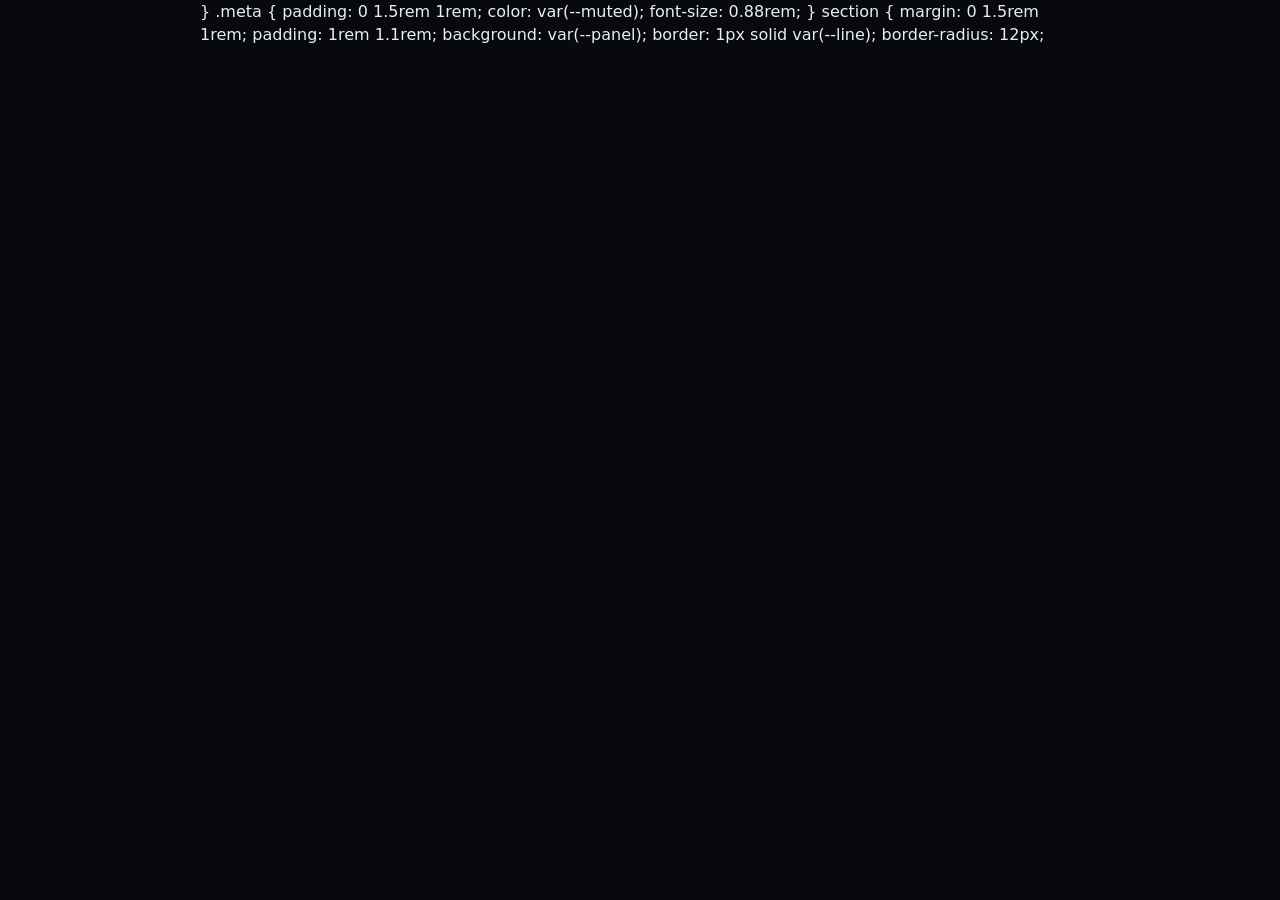
==== pitch/seed-one-pager.html @ d1ef0f3b "Add brand assets and seed one-pager for Eryka pitch pack" ====
<!DOCTYPE html>
<html lang="en">
  <head>
      <meta charset="utf-8" />
      <meta name="viewport" content="width=device-width, initial-scale=1" />
      <title>Atomic Gaming League — Seed One-Pager</title>
    <style>
          :root {
                  --bg: #07090f;
                  --panel: #0e121c;
                  --text: #e8edf7;
                  --muted: #9aa6bf;
                  --line: rgba(140, 170, 255, 0.18);
                  --accent: #7aa2ff;
                  --warm: #ff7a59;
          }
          * { box-sizing: border-box; }
          body {
                  margin: 0;
                  font-family: "Segoe UI", system-ui, sans-serif;
                  background: var(--bg);
                  color: var(--text);
                  line-height: 1.45;
          }
          .page {
                  max-width: 880px;
                  margin: 0 auto;
                  padding: 0 0 2.5rem;
          }
          .banner {
                  width: 100%;
                  max-height: 220px;
                  object-fit: cover;
                  display: block;
                  border-bottom: 1px solid var(--line);
          }
          .header {
                  display: flex;
                  gap: 1rem;
                  align-items: center;
                  padding: 1.25rem 1.5rem 0.5rem;
          }
          .icon {
                  width: 64px;
                  height: 64px;
                  border-radius: 12px;
                  object-fit: cover;
                  border: 1px solid var(--line);
          }
          h1 {
                  margin: 0;
                  font-size: 1.55rem;
                  letter-spacing: -0.02em;
          }
          .tag {
                  margin: 0.25rem 0 0;
                  color: var(--muted);
                  font-size: 0.92rem;    }
          h2 {
                  margin: 0 0 0.55rem;
                  font-size: 0.95rem;
                  letter-spacing: 0.04em;
                  text-transform: uppercase;
                  color: var(--accent);
          }
          p, li { margin: 0 0 0.55rem; font-size: 0.95rem; }
          ul { margin: 0; padding-left: 1.1rem; }
          .grid {
                  display: grid;
                  grid-template-columns: 1fr 1fr;
                  gap: 1rem;
                  margin: 0 1.5rem 1rem;
          }
          .foot {
                  margin: 1rem 1.5rem 0;
                  color: var(--muted);
                  font-size: 0.8rem;
          }
          .ask {
                  border-color: rgba(255, 122, 89, 0.35);
          }
          @media print {
                  body { background: #fff; color: #111; }
                  section, .header, .met    <img class="banner" src="../assets/aglesports-banner.jpg" alt="Atomic Gaming League banner" />
                <div class="header">
                  <img class="icon" src="../assets/agl-icon.jpg" alt="AGL icon" />
                  <div>
                    <h1>Atomic Gaming League (AGL)</h1>
                    <p class="tag">Seed one-pager · Decentralized community-based esports</p>
                  </div>
                </div>
                <p class="meta">Founder: George McHugh · Dark Matter LLC (New Mexico) · Working name — marks pending · Conversations / LOIs by <strong>9/28</strong></p>
            
                <section>
                  <h2>What we’re building</h2>
                  <p>AGL starts online: a WARDOGS community server + house-rules cups, grown in public. WARDOGS is the center of gravity — a cult following with room to scale if Bulkhead keeps patching. Community servers handle balance the way big-studio live ops often don’t.</p>
                </section>
            
                <div class="grid">
                  <section>
                    <h2>Why WARDOGS</h2>
                    <p>Unique, sticky, community-owned competitive culture. The secret sauce. If Bulkhead continues to patch, community servers handle balance naturally.</p>
                  </section>    <div class="grid">
                  <section>
                    <h2>What’s live today</h2>
                    <ul>
                      <li>Waitlist: atomicgamingleague.com / aglesports.com</li>
                      <li>Discord + @AGL__Esports</li>
                      <li>Inbound mail: hello@aglesports.com → Proton</li>
                      <li>GitHub: georgemchugh/atomic-gaming-league</li>
                    </ul>
                  </section>
                  <section>
                    <h2>Pending</h2>
                    <ul>
                      <li>Bulkhead / xREALM IT for the community box</li>
                      <li>Outbound email (SPF/DKIM)</li>
                      <li>VoIP ports</li>
                    </ul>
                  </section>
                </div>    <section>
                  <h2>Team (ops note)</h2>
                  <p>Founder: George McHugh. First hires on funding: Simon &amp; Jared. Comp plan: $3.5k → $5k after 30 days on delivery — ops plan, not a dilution event. Intent: retain equity.</p>
                </section>

                <section>
                  <h2>3–5 year slate (appendix energy)</h2>
                  <p>CS2 and Dota 2 live in the longer business plan — not day-one clutter. AGL stays dynamic with the market.</p>
                </section>

                <p class="foot">
                  Honest line: Not affiliated with Bulkhead or Team17. Not an official WARDOGS league. Community server is contingent on Bulkhead/xREALM repair; Discord, site, and X are live now.<br />
                  Contact: hello@aglesports.com · atomicgamingleague.com<br />
                  Banned claims: official WARDOGS league · first/only · funded purses as fact · festival dates/tickets · “Atomic Gaming” alone · QONZER · published Lean $ prices as live offers
                </p>
              </article>
            </body>
            </html>

                <section>
                  <h2>How we grow lean (~half the pitch)</h2>
                  <p>Drive traffic to the live domains at near-zero upfront cost. Merch with $0 inventory risk. Kickstarter / public raises only with partners — grassroots first. Prize-pool economics are a growth engine and a fundraising story: Year-1 <strong>$2.5M use-of-proceeds target</strong> (not escrowed, not promised). Lean combined ambitions are labeled <strong>targets only</strong>.</p>
                </section>

                <section class="ask">
                  <h2>The ask (seed)</h2>
                  <p>Capital + conviction to stand up the WARDOGS community operation, automate/scale the server stack, and fund the path to atomicLIVE! while keeping the company founder-controlled. Conversations / LOIs needed by <strong>9/28</strong>.</p>
                </section>

            
                  <section>
                    <h2>Why StarCraft II</h2>
                    <p>Focused adjacent play — the title lost its only real purse; the following is high-income and still shows up. A last hurrah, not a second flagship.</p>
                  </section>
                </div>
            
                <section>
                  <h2>atomicLIVE!</h2>
                  <p>Las Vegas festival / harvest event — exact spelling <strong>atomicLIVE!</strong>. Target window <strong>24–36 months</strong>, contingent on WARDOGS health and community growth. First-weekend slate planning: WARDOGS + StarCraft II + BYOC. Not tickets, not a date, not a venue lock in this pack.</p>
                </section>
            
            a, .foot { break-inside: avoid; }
                  .banner { max-height: 160px; }
                  section { background: #f7f8fb; border-color: #ddd; }
                  h2 { color: #234; }
                  .tag, .meta, .foot, p, li { color: #222; }
          }
          @media (max-width: 700px) {
                  .grid { grid-template-columns: 1fr; }
          }
        </style>
  </head>
  <body>
      <article class="page">
        
  </body>
          }
          .meta {
                  padding: 0 1.5rem 1rem;
                  color: var(--muted);
                  font-size: 0.88rem;
          }
          section {
                  margin: 0 1.5rem 1rem;
                  padding: 1rem 1.1rem;
                  background: var(--panel);
                  border: 1px solid var(--line);
                  border-radius: 12px;
            
    </style></title>
  </head>
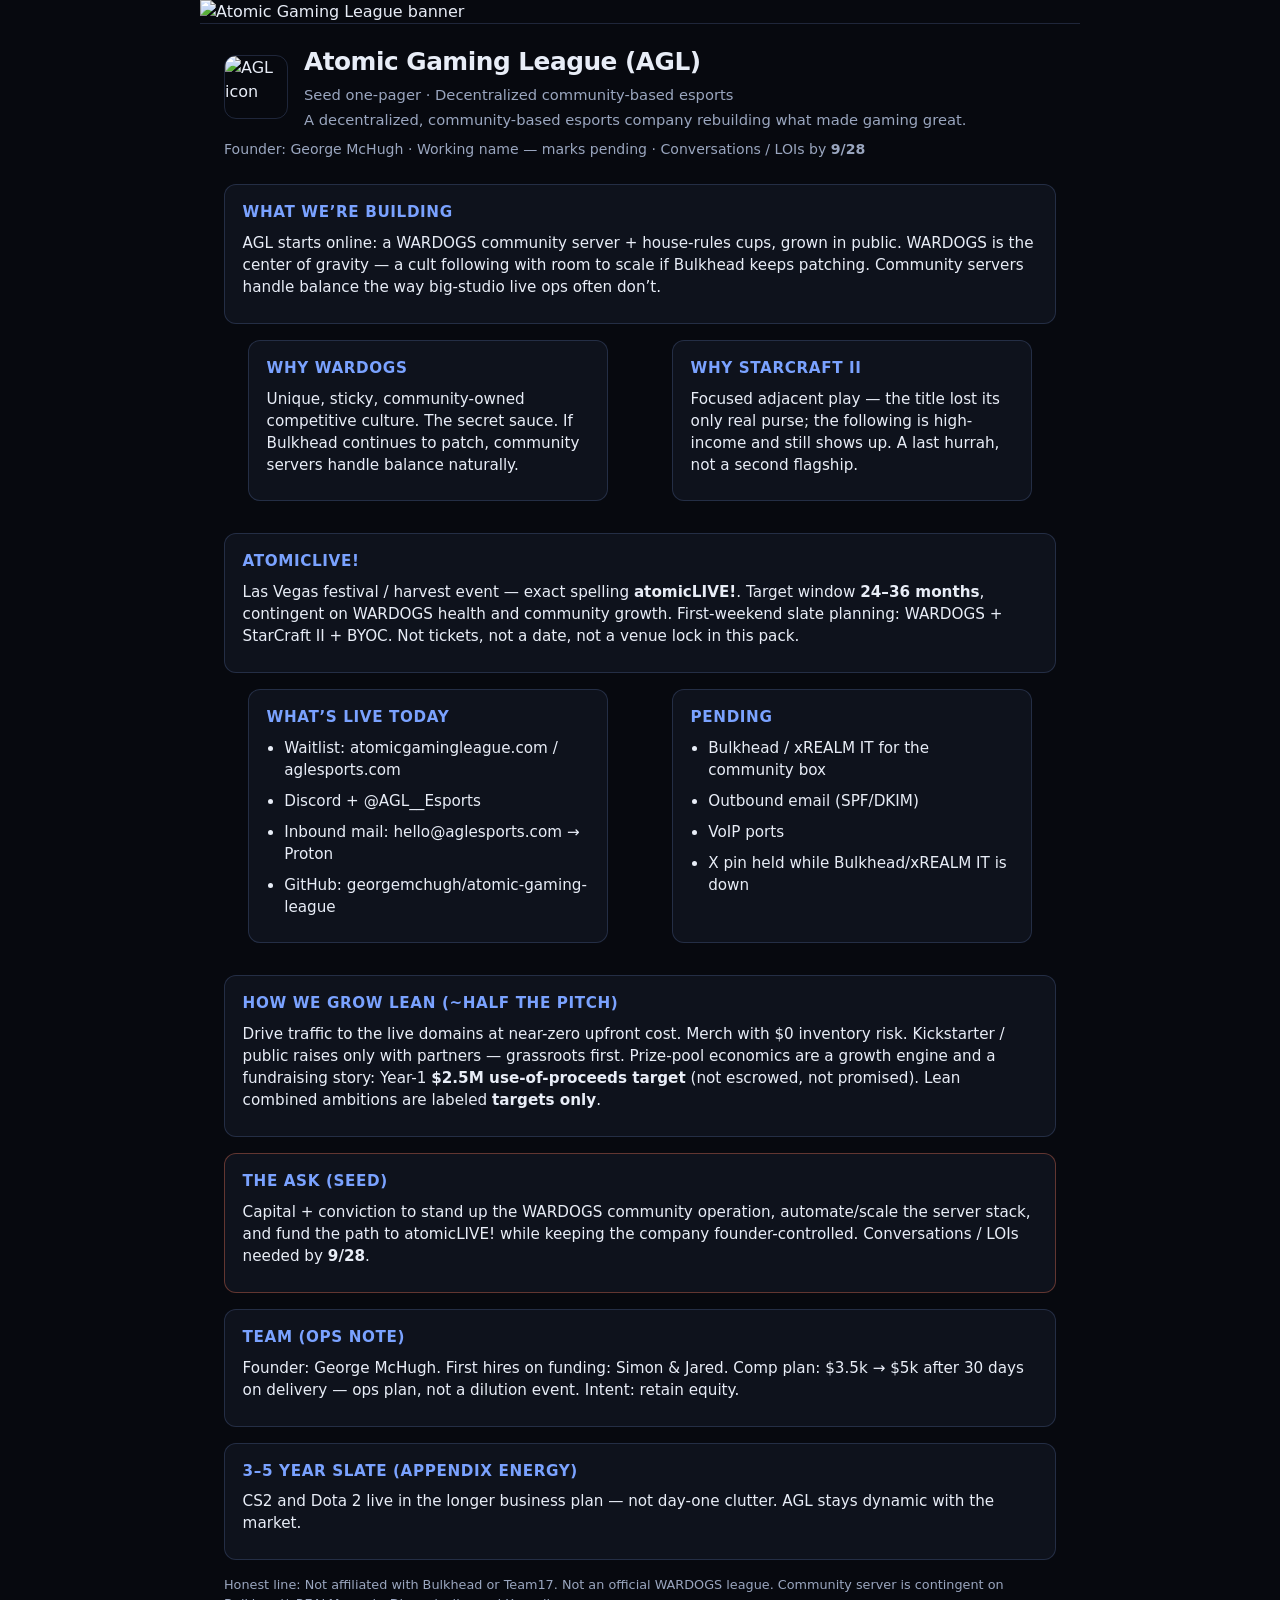
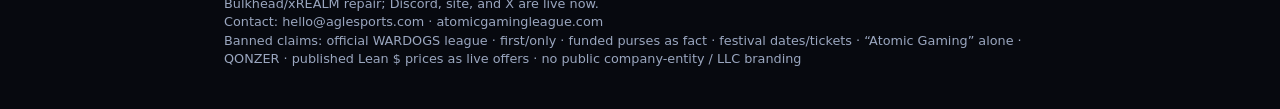
==== commit ddd2c28f: "Pitch Copy nits + strip public LLC" ====
--- a/pitch/seed-one-pager.html
+++ b/pitch/seed-one-pager.html
@@ -1,191 +1,190 @@
 <!DOCTYPE html>
 <html lang="en">
-  <head>
-      <meta charset="utf-8" />
-      <meta name="viewport" content="width=device-width, initial-scale=1" />
-      <title>Atomic Gaming League — Seed One-Pager</title>
-    <style>
-          :root {
-                  --bg: #07090f;
-                  --panel: #0e121c;
-                  --text: #e8edf7;
-                  --muted: #9aa6bf;
-                  --line: rgba(140, 170, 255, 0.18);
-                  --accent: #7aa2ff;
-                  --warm: #ff7a59;
-          }
-          * { box-sizing: border-box; }
-          body {
-                  margin: 0;
-                  font-family: "Segoe UI", system-ui, sans-serif;
-                  background: var(--bg);
-                  color: var(--text);
-                  line-height: 1.45;
-          }
-          .page {
-                  max-width: 880px;
-                  margin: 0 auto;
-                  padding: 0 0 2.5rem;
-          }
-          .banner {
-                  width: 100%;
-                  max-height: 220px;
-                  object-fit: cover;
-                  display: block;
-                  border-bottom: 1px solid var(--line);
-          }
-          .header {
-                  display: flex;
-                  gap: 1rem;
-                  align-items: center;
-                  padding: 1.25rem 1.5rem 0.5rem;
-          }
-          .icon {
-                  width: 64px;
-                  height: 64px;
-                  border-radius: 12px;
-                  object-fit: cover;
-                  border: 1px solid var(--line);
-          }
-          h1 {
-                  margin: 0;
-                  font-size: 1.55rem;
-                  letter-spacing: -0.02em;
-          }
-          .tag {
-                  margin: 0.25rem 0 0;
-                  color: var(--muted);
-                  font-size: 0.92rem;    }
-          h2 {
-                  margin: 0 0 0.55rem;
-                  font-size: 0.95rem;
-                  letter-spacing: 0.04em;
-                  text-transform: uppercase;
-                  color: var(--accent);
-          }
-          p, li { margin: 0 0 0.55rem; font-size: 0.95rem; }
-          ul { margin: 0; padding-left: 1.1rem; }
-          .grid {
-                  display: grid;
-                  grid-template-columns: 1fr 1fr;
-                  gap: 1rem;
-                  margin: 0 1.5rem 1rem;
-          }
-          .foot {
-                  margin: 1rem 1.5rem 0;
-                  color: var(--muted);
-                  font-size: 0.8rem;
-          }
-          .ask {
-                  border-color: rgba(255, 122, 89, 0.35);
-          }
-          @media print {
-                  body { background: #fff; color: #111; }
-                  section, .header, .met    <img class="banner" src="../assets/aglesports-banner.jpg" alt="Atomic Gaming League banner" />
-                <div class="header">
-                  <img class="icon" src="../assets/agl-icon.jpg" alt="AGL icon" />
-                  <div>
-                    <h1>Atomic Gaming League (AGL)</h1>
-                    <p class="tag">Seed one-pager · Decentralized community-based esports</p>
-                  </div>
-                </div>
-                <p class="meta">Founder: George McHugh · Dark Matter LLC (New Mexico) · Working name — marks pending · Conversations / LOIs by <strong>9/28</strong></p>
-            
-                <section>
-                  <h2>What we’re building</h2>
-                  <p>AGL starts online: a WARDOGS community server + house-rules cups, grown in public. WARDOGS is the center of gravity — a cult following with room to scale if Bulkhead keeps patching. Community servers handle balance the way big-studio live ops often don’t.</p>
-                </section>
-            
-                <div class="grid">
-                  <section>
-                    <h2>Why WARDOGS</h2>
-                    <p>Unique, sticky, community-owned competitive culture. The secret sauce. If Bulkhead continues to patch, community servers handle balance naturally.</p>
-                  </section>    <div class="grid">
-                  <section>
-                    <h2>What’s live today</h2>
-                    <ul>
-                      <li>Waitlist: atomicgamingleague.com / aglesports.com</li>
-                      <li>Discord + @AGL__Esports</li>
-                      <li>Inbound mail: hello@aglesports.com → Proton</li>
-                      <li>GitHub: georgemchugh/atomic-gaming-league</li>
-                    </ul>
-                  </section>
-                  <section>
-                    <h2>Pending</h2>
-                    <ul>
-                      <li>Bulkhead / xREALM IT for the community box</li>
-                      <li>Outbound email (SPF/DKIM)</li>
-                      <li>VoIP ports</li>
-                    </ul>
-                  </section>
-                </div>    <section>
-                  <h2>Team (ops note)</h2>
-                  <p>Founder: George McHugh. First hires on funding: Simon &amp; Jared. Comp plan: $3.5k → $5k after 30 days on delivery — ops plan, not a dilution event. Intent: retain equity.</p>
-                </section>
+<head>
+  <meta charset="utf-8" />
+  <meta name="viewport" content="width=device-width, initial-scale=1" />
+  <title>Atomic Gaming League — Seed One-Pager</title>
+  <style>
+    :root {
+      --bg: #07090f;
+      --panel: #0e121c;
+      --text: #e8edf7;
+      --muted: #9aa6bf;
+      --line: rgba(140, 170, 255, 0.18);
+      --accent: #7aa2ff;
+      --warm: #ff7a59;
+    }
+    * { box-sizing: border-box; }
+    body {
+      margin: 0;
+      font-family: "Segoe UI", system-ui, sans-serif;
+      background: var(--bg);
+      color: var(--text);
+      line-height: 1.45;
+    }
+    .page {
+      max-width: 880px;
+      margin: 0 auto;
+      padding: 0 0 2.5rem;
+    }
+    .banner {
+      width: 100%;
+      max-height: 220px;
+      object-fit: cover;
+      display: block;
+      border-bottom: 1px solid var(--line);
+    }
+    .header {
+      display: flex;
+      gap: 1rem;
+      align-items: center;
+      padding: 1.25rem 1.5rem 0.5rem;
+    }
+    .icon {
+      width: 64px;
+      height: 64px;
+      border-radius: 12px;
+      object-fit: cover;
+      border: 1px solid var(--line);
+    }
+    h1 {
+      margin: 0;
+      font-size: 1.55rem;
+      letter-spacing: -0.02em;
+    }
+    .tag {
+      margin: 0.25rem 0 0;
+      color: var(--muted);
+      font-size: 0.92rem;
+    }
+    .meta {
+      padding: 0 1.5rem 1rem;
+      color: var(--muted);
+      font-size: 0.88rem;
+    }
+    section {
+      margin: 0 1.5rem 1rem;
+      padding: 1rem 1.1rem;
+      background: var(--panel);
+      border: 1px solid var(--line);
+      border-radius: 12px;
+    }
+    h2 {
+      margin: 0 0 0.55rem;
+      font-size: 0.95rem;
+      letter-spacing: 0.04em;
+      text-transform: uppercase;
+      color: var(--accent);
+    }
+    p, li { margin: 0 0 0.55rem; font-size: 0.95rem; }
+    ul { margin: 0; padding-left: 1.1rem; }
+    .grid {
+      display: grid;
+      grid-template-columns: 1fr 1fr;
+      gap: 1rem;
+      margin: 0 1.5rem 1rem;
+    }
+    .foot {
+      margin: 1rem 1.5rem 0;
+      color: var(--muted);
+      font-size: 0.8rem;
+    }
+    .ask {
+      border-color: rgba(255, 122, 89, 0.35);
+    }
+    @media print {
+      body { background: #fff; color: #111; }
+      section, .header, .meta, .foot { break-inside: avoid; }
+      .banner { max-height: 160px; }
+      section { background: #f7f8fb; border-color: #ddd; }
+      h2 { color: #234; }
+      .tag, .meta, .foot, p, li { color: #222; }
+    }
+    @media (max-width: 700px) {
+      .grid { grid-template-columns: 1fr; }
+    }
+  </style>
+</head>
+<body>
+  <article class="page">
+    <img class="banner" src="../assets/aglesports-banner.jpg" alt="Atomic Gaming League banner" />
+    <div class="header">
+      <img class="icon" src="../assets/agl-icon.jpg" alt="AGL icon" />
+      <div>
+        <h1>Atomic Gaming League (AGL)</h1>
+        <p class="tag">Seed one-pager · Decentralized community-based esports</p>
+        <p class="tag">A decentralized, community-based esports company rebuilding what made gaming great.</p>
+      </div>
+    </div>
+    <p class="meta">Founder: George McHugh · Working name — marks pending · Conversations / LOIs by <strong>9/28</strong></p>
 
-                <section>
-                  <h2>3–5 year slate (appendix energy)</h2>
-                  <p>CS2 and Dota 2 live in the longer business plan — not day-one clutter. AGL stays dynamic with the market.</p>
-                </section>
+    <section>
+      <h2>What we’re building</h2>
+      <p>AGL starts online: a WARDOGS community server + house-rules cups, grown in public. WARDOGS is the center of gravity — a cult following with room to scale if Bulkhead keeps patching. Community servers handle balance the way big-studio live ops often don’t.</p>
+    </section>
 
-                <p class="foot">
-                  Honest line: Not affiliated with Bulkhead or Team17. Not an official WARDOGS league. Community server is contingent on Bulkhead/xREALM repair; Discord, site, and X are live now.<br />
-                  Contact: hello@aglesports.com · atomicgamingleague.com<br />
-                  Banned claims: official WARDOGS league · first/only · funded purses as fact · festival dates/tickets · “Atomic Gaming” alone · QONZER · published Lean $ prices as live offers
-                </p>
-              </article>
-            </body>
-            </html>
+    <div class="grid">
+      <section>
+        <h2>Why WARDOGS</h2>
+        <p>Unique, sticky, community-owned competitive culture. The secret sauce. If Bulkhead continues to patch, community servers handle balance naturally.</p>
+      </section>
+      <section>
+        <h2>Why StarCraft II</h2>
+        <p>Focused adjacent play — the title lost its only real purse; the following is high-income and still shows up. A last hurrah, not a second flagship.</p>
+      </section>
+    </div>
 
-                <section>
-                  <h2>How we grow lean (~half the pitch)</h2>
-                  <p>Drive traffic to the live domains at near-zero upfront cost. Merch with $0 inventory risk. Kickstarter / public raises only with partners — grassroots first. Prize-pool economics are a growth engine and a fundraising story: Year-1 <strong>$2.5M use-of-proceeds target</strong> (not escrowed, not promised). Lean combined ambitions are labeled <strong>targets only</strong>.</p>
-                </section>
+    <section>
+      <h2>atomicLIVE!</h2>
+      <p>Las Vegas festival / harvest event — exact spelling <strong>atomicLIVE!</strong>. Target window <strong>24–36 months</strong>, contingent on WARDOGS health and community growth. First-weekend slate planning: WARDOGS + StarCraft II + BYOC. Not tickets, not a date, not a venue lock in this pack.</p>
+    </section>
 
-                <section class="ask">
-                  <h2>The ask (seed)</h2>
-                  <p>Capital + conviction to stand up the WARDOGS community operation, automate/scale the server stack, and fund the path to atomicLIVE! while keeping the company founder-controlled. Conversations / LOIs needed by <strong>9/28</strong>.</p>
-                </section>
+    <div class="grid">
+      <section>
+        <h2>What’s live today</h2>
+        <ul>
+          <li>Waitlist: atomicgamingleague.com / aglesports.com</li>
+          <li>Discord + @AGL__Esports</li>
+          <li>Inbound mail: hello@aglesports.com → Proton</li>
+          <li>GitHub: georgemchugh/atomic-gaming-league</li>
+        </ul>
+      </section>
+      <section>
+        <h2>Pending</h2>
+        <ul>
+          <li>Bulkhead / xREALM IT for the community box</li>
+          <li>Outbound email (SPF/DKIM)</li>
+          <li>VoIP ports</li>
+          <li>X pin held while Bulkhead/xREALM IT is down</li>
+        </ul>
+      </section>
+    </div>
 
-            
-                  <section>
-                    <h2>Why StarCraft II</h2>
-                    <p>Focused adjacent play — the title lost its only real purse; the following is high-income and still shows up. A last hurrah, not a second flagship.</p>
-                  </section>
-                </div>
-            
-                <section>
-                  <h2>atomicLIVE!</h2>
-                  <p>Las Vegas festival / harvest event — exact spelling <strong>atomicLIVE!</strong>. Target window <strong>24–36 months</strong>, contingent on WARDOGS health and community growth. First-weekend slate planning: WARDOGS + StarCraft II + BYOC. Not tickets, not a date, not a venue lock in this pack.</p>
-                </section>
-            
-            a, .foot { break-inside: avoid; }
-                  .banner { max-height: 160px; }
-                  section { background: #f7f8fb; border-color: #ddd; }
-                  h2 { color: #234; }
-                  .tag, .meta, .foot, p, li { color: #222; }
-          }
-          @media (max-width: 700px) {
-                  .grid { grid-template-columns: 1fr; }
-          }
-        </style>
-  </head>
-  <body>
-      <article class="page">
-        
-  </body>
-          }
-          .meta {
-                  padding: 0 1.5rem 1rem;
-                  color: var(--muted);
-                  font-size: 0.88rem;
-          }
-          section {
-                  margin: 0 1.5rem 1rem;
-                  padding: 1rem 1.1rem;
-                  background: var(--panel);
-                  border: 1px solid var(--line);
-                  border-radius: 12px;
-            
-    </style></title>
-  </head>
+    <section>
+      <h2>How we grow lean (~half the pitch)</h2>
+      <p>Drive traffic to the live domains at near-zero upfront cost. Merch with $0 inventory risk. Kickstarter / public raises only with partners — grassroots first. Prize-pool economics are a growth engine and a fundraising story: Year-1 <strong>$2.5M use-of-proceeds target</strong> (not escrowed, not promised). Lean combined ambitions are labeled <strong>targets only</strong>.</p>
+    </section>
+
+    <section class="ask">
+      <h2>The ask (seed)</h2>
+      <p>Capital + conviction to stand up the WARDOGS community operation, automate/scale the server stack, and fund the path to atomicLIVE! while keeping the company founder-controlled. Conversations / LOIs needed by <strong>9/28</strong>.</p>
+    </section>
+
+    <section>
+      <h2>Team (ops note)</h2>
+      <p>Founder: George McHugh. First hires on funding: Simon &amp; Jared. Comp plan: $3.5k → $5k after 30 days on delivery — ops plan, not a dilution event. Intent: retain equity.</p>
+    </section>
+
+    <section>
+      <h2>3–5 year slate (appendix energy)</h2>
+      <p>CS2 and Dota 2 live in the longer business plan — not day-one clutter. AGL stays dynamic with the market.</p>
+    </section>
+
+    <p class="foot">
+      Honest line: Not affiliated with Bulkhead or Team17. Not an official WARDOGS league. Community server is contingent on Bulkhead/xREALM repair; Discord, site, and X are live now.<br />
+      Contact: hello@aglesports.com · atomicgamingleague.com<br />
+      Banned claims: official WARDOGS league · first/only · funded purses as fact · festival dates/tickets · “Atomic Gaming” alone · QONZER · published Lean $ prices as live offers · no public company-entity / LLC branding
+    </p>
+  </article>
+</body>
+</html>
